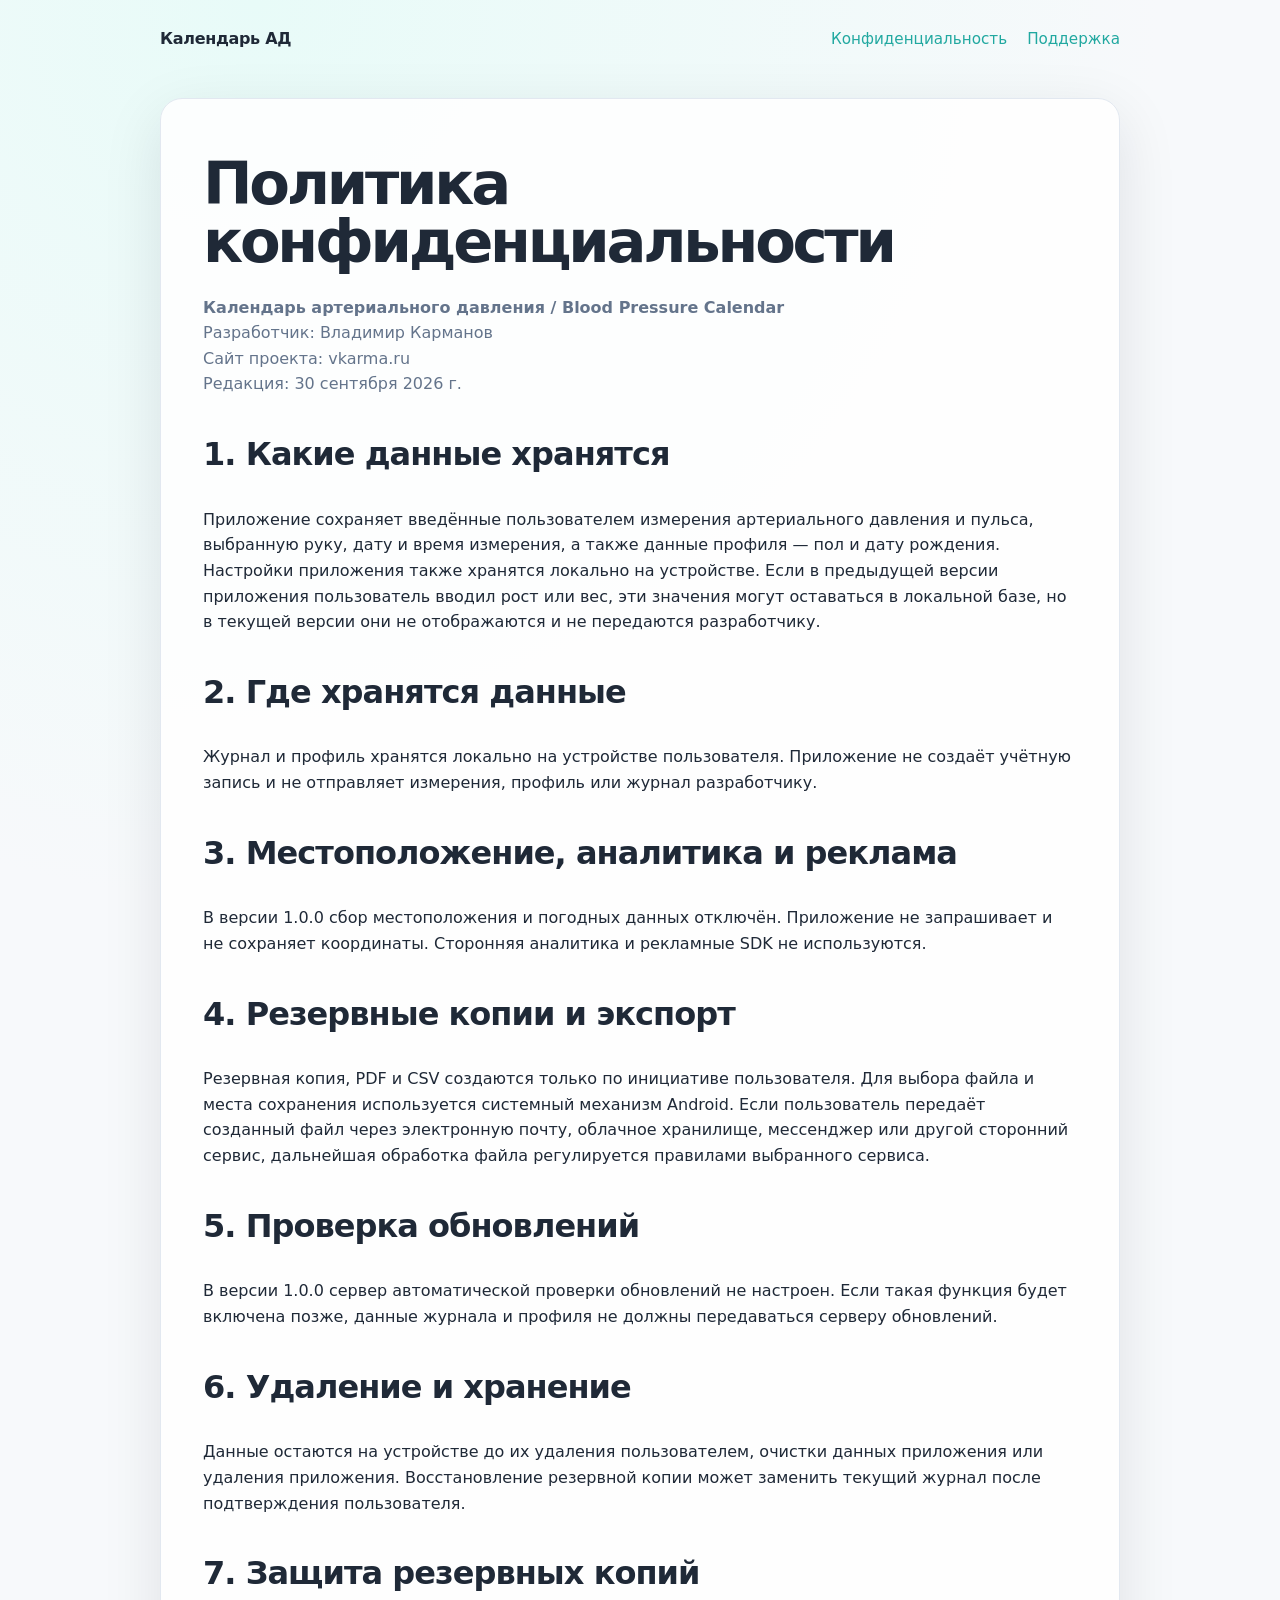
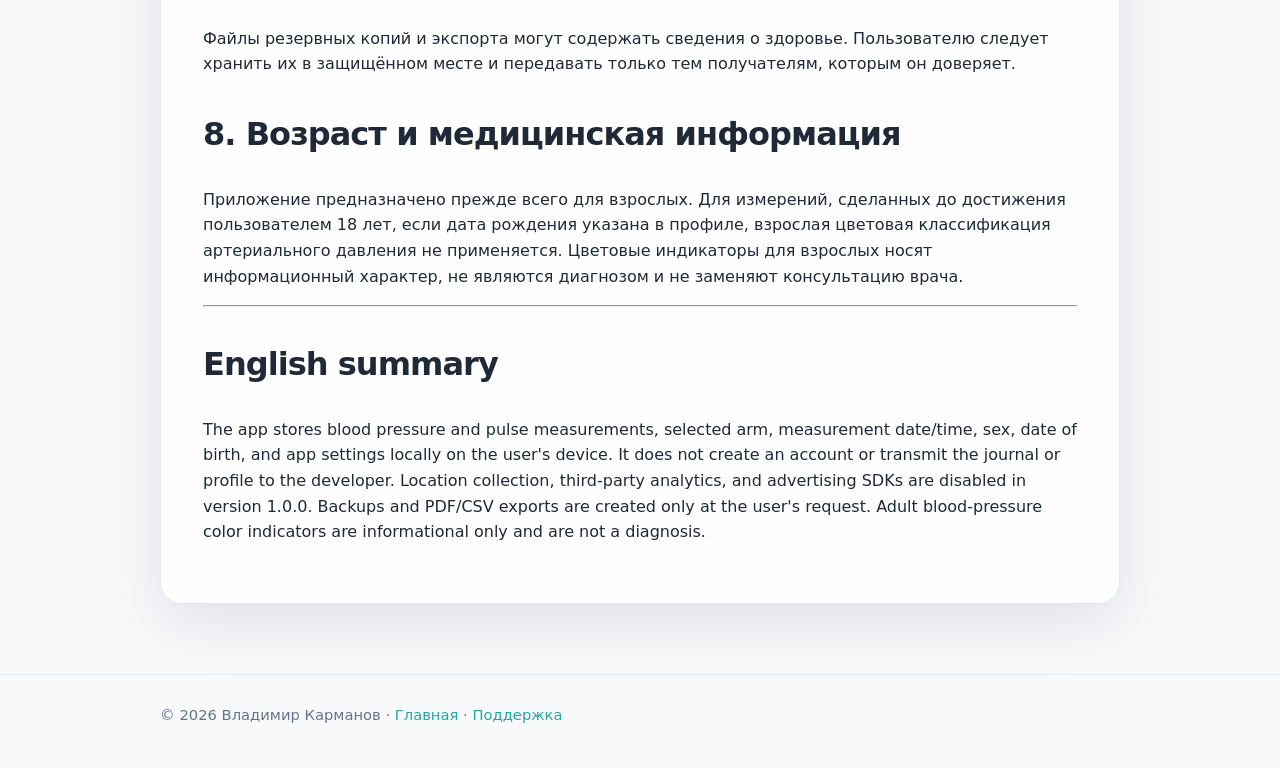
==== privacy.html @ 15466d16 "Add files via upload" ====
<!doctype html>
<html lang="ru">
<head>
<meta charset="utf-8"><meta name="viewport" content="width=device-width,initial-scale=1">
<title>Политика конфиденциальности — Календарь АД</title>
<link rel="icon" href="assets/app-icon.png"><link rel="stylesheet" href="styles.css">
</head>
<body>
<header class="wrap"><nav><a class="brand" href="/">Календарь АД</a><div class="navlinks"><a href="privacy.html">Конфиденциальность</a><a href="support.html">Поддержка</a></div></nav></header>
<main class="wrap section"><article class="content">
<h1 style="font-size:clamp(2rem,6vw,3.7rem)">Политика конфиденциальности</h1>
<p class="meta"><strong>Календарь артериального давления / Blood Pressure Calendar</strong><br>Разработчик: Владимир Карманов<br>Сайт проекта: vkarma.ru<br>Редакция: 30 сентября 2026 г.</p>
<h2>1. Какие данные хранятся</h2>
<p>Приложение сохраняет введённые пользователем измерения артериального давления и пульса, выбранную руку, дату и время измерения, а также данные профиля — пол и дату рождения. Настройки приложения также хранятся локально на устройстве. Если в предыдущей версии приложения пользователь вводил рост или вес, эти значения могут оставаться в локальной базе, но в текущей версии они не отображаются и не передаются разработчику.</p>
<h2>2. Где хранятся данные</h2>
<p>Журнал и профиль хранятся локально на устройстве пользователя. Приложение не создаёт учётную запись и не отправляет измерения, профиль или журнал разработчику.</p>
<h2>3. Местоположение, аналитика и реклама</h2>
<p>В версии 1.0.0 сбор местоположения и погодных данных отключён. Приложение не запрашивает и не сохраняет координаты. Сторонняя аналитика и рекламные SDK не используются.</p>
<h2>4. Резервные копии и экспорт</h2>
<p>Резервная копия, PDF и CSV создаются только по инициативе пользователя. Для выбора файла и места сохранения используется системный механизм Android. Если пользователь передаёт созданный файл через электронную почту, облачное хранилище, мессенджер или другой сторонний сервис, дальнейшая обработка файла регулируется правилами выбранного сервиса.</p>
<h2>5. Проверка обновлений</h2>
<p>В версии 1.0.0 сервер автоматической проверки обновлений не настроен. Если такая функция будет включена позже, данные журнала и профиля не должны передаваться серверу обновлений.</p>
<h2>6. Удаление и хранение</h2>
<p>Данные остаются на устройстве до их удаления пользователем, очистки данных приложения или удаления приложения. Восстановление резервной копии может заменить текущий журнал после подтверждения пользователя.</p>
<h2>7. Защита резервных копий</h2>
<p>Файлы резервных копий и экспорта могут содержать сведения о здоровье. Пользователю следует хранить их в защищённом месте и передавать только тем получателям, которым он доверяет.</p>
<h2>8. Возраст и медицинская информация</h2>
<p>Приложение предназначено прежде всего для взрослых. Для измерений, сделанных до достижения пользователем 18 лет, если дата рождения указана в профиле, взрослая цветовая классификация артериального давления не применяется. Цветовые индикаторы для взрослых носят информационный характер, не являются диагнозом и не заменяют консультацию врача.</p>
<hr>
<h2>English summary</h2>
<p>The app stores blood pressure and pulse measurements, selected arm, measurement date/time, sex, date of birth, and app settings locally on the user's device. It does not create an account or transmit the journal or profile to the developer. Location collection, third-party analytics, and advertising SDKs are disabled in version 1.0.0. Backups and PDF/CSV exports are created only at the user's request. Adult blood-pressure color indicators are informational only and are not a diagnosis.</p>
</article></main>
<footer><div class="wrap">© 2026 Владимир Карманов · <a href="/">Главная</a> · <a href="support.html">Поддержка</a></div></footer>
</body></html>
---- styles.css ----
:root {
  color-scheme: light dark;
  --bg: #f7f9fb;
  --card: rgba(255,255,255,.88);
  --text: #1f2937;
  --muted: #64748b;
  --line: #e2e8f0;
  --accent: #21a8a0;
  --accent2: #f05a5a;
  --shadow: 0 18px 60px rgba(15,23,42,.10);
}
* { box-sizing: border-box; }
html { scroll-behavior: smooth; }
body {
  margin: 0;
  font-family: Inter, ui-sans-serif, system-ui, -apple-system, BlinkMacSystemFont, "Segoe UI", sans-serif;
  background: radial-gradient(circle at 20% 0%, #e8fbf8 0, transparent 35%), var(--bg);
  color: var(--text);
  line-height: 1.6;
}
a { color: var(--accent); text-decoration: none; }
a:hover { text-decoration: underline; }
.wrap { width: min(960px, calc(100% - 32px)); margin: 0 auto; }
header { padding: 26px 0; }
nav { display:flex; align-items:center; justify-content:space-between; gap:20px; }
.brand { font-weight: 800; color: var(--text); letter-spacing:-.02em; }
.navlinks { display:flex; gap:20px; flex-wrap:wrap; font-size:.95rem; }
.hero { display:grid; grid-template-columns: 1.25fr .75fr; align-items:center; gap:48px; padding: 58px 0 72px; }
.eyebrow { color:var(--accent); font-weight:800; text-transform:uppercase; letter-spacing:.09em; font-size:.78rem; }
h1 { font-size: clamp(2.5rem, 7vw, 5rem); line-height:.98; letter-spacing:-.055em; margin:14px 0 24px; }
.lead { font-size:1.18rem; color:var(--muted); max-width:650px; }
.icon-card { display:flex; justify-content:center; }
.icon-card img { width:min(330px, 80vw); filter:drop-shadow(0 28px 35px rgba(15,23,42,.18)); }
.actions { display:flex; gap:12px; flex-wrap:wrap; margin-top:30px; }
.button { padding:12px 18px; border-radius:14px; font-weight:750; display:inline-block; border:1px solid var(--line); }
.button.primary { background:var(--text); color:white; border-color:var(--text); }
.grid { display:grid; grid-template-columns:repeat(3,1fr); gap:18px; padding-bottom:70px; }
.card { background:var(--card); border:1px solid rgba(226,232,240,.9); border-radius:22px; padding:24px; box-shadow:var(--shadow); backdrop-filter:blur(8px); }
.card h2, .card h3 { margin-top:0; line-height:1.2; }
.card p { color:var(--muted); margin-bottom:0; }
.section { padding: 20px 0 70px; }
.section h2 { font-size:2rem; letter-spacing:-.03em; }
.content { background:var(--card); border:1px solid var(--line); border-radius:22px; padding:clamp(22px,4vw,42px); box-shadow:var(--shadow); }
.content h2 { margin-top:2rem; }
.content h2:first-child { margin-top:0; }
.meta { color:var(--muted); }
.notice { border-left:4px solid var(--accent2); padding:14px 16px; background:rgba(240,90,90,.07); border-radius:12px; }
footer { border-top:1px solid var(--line); padding:28px 0 42px; color:var(--muted); font-size:.92rem; }
@media (max-width:760px) {
  .hero { grid-template-columns:1fr; gap:22px; padding-top:30px; }
  .icon-card { order:-1; }
  .icon-card img { width:190px; }
  .grid { grid-template-columns:1fr; }
  nav { align-items:flex-start; }
}
@media (prefers-color-scheme: dark) {
  :root { --bg:#0b1220; --card:rgba(17,24,39,.88); --text:#f1f5f9; --muted:#a7b2c2; --line:#243244; --shadow:0 20px 70px rgba(0,0,0,.28); }
  body { background: radial-gradient(circle at 20% 0%, #0c3836 0, transparent 34%), var(--bg); }
  .button.primary { color:#0b1220; background:#f8fafc; border-color:#f8fafc; }
}
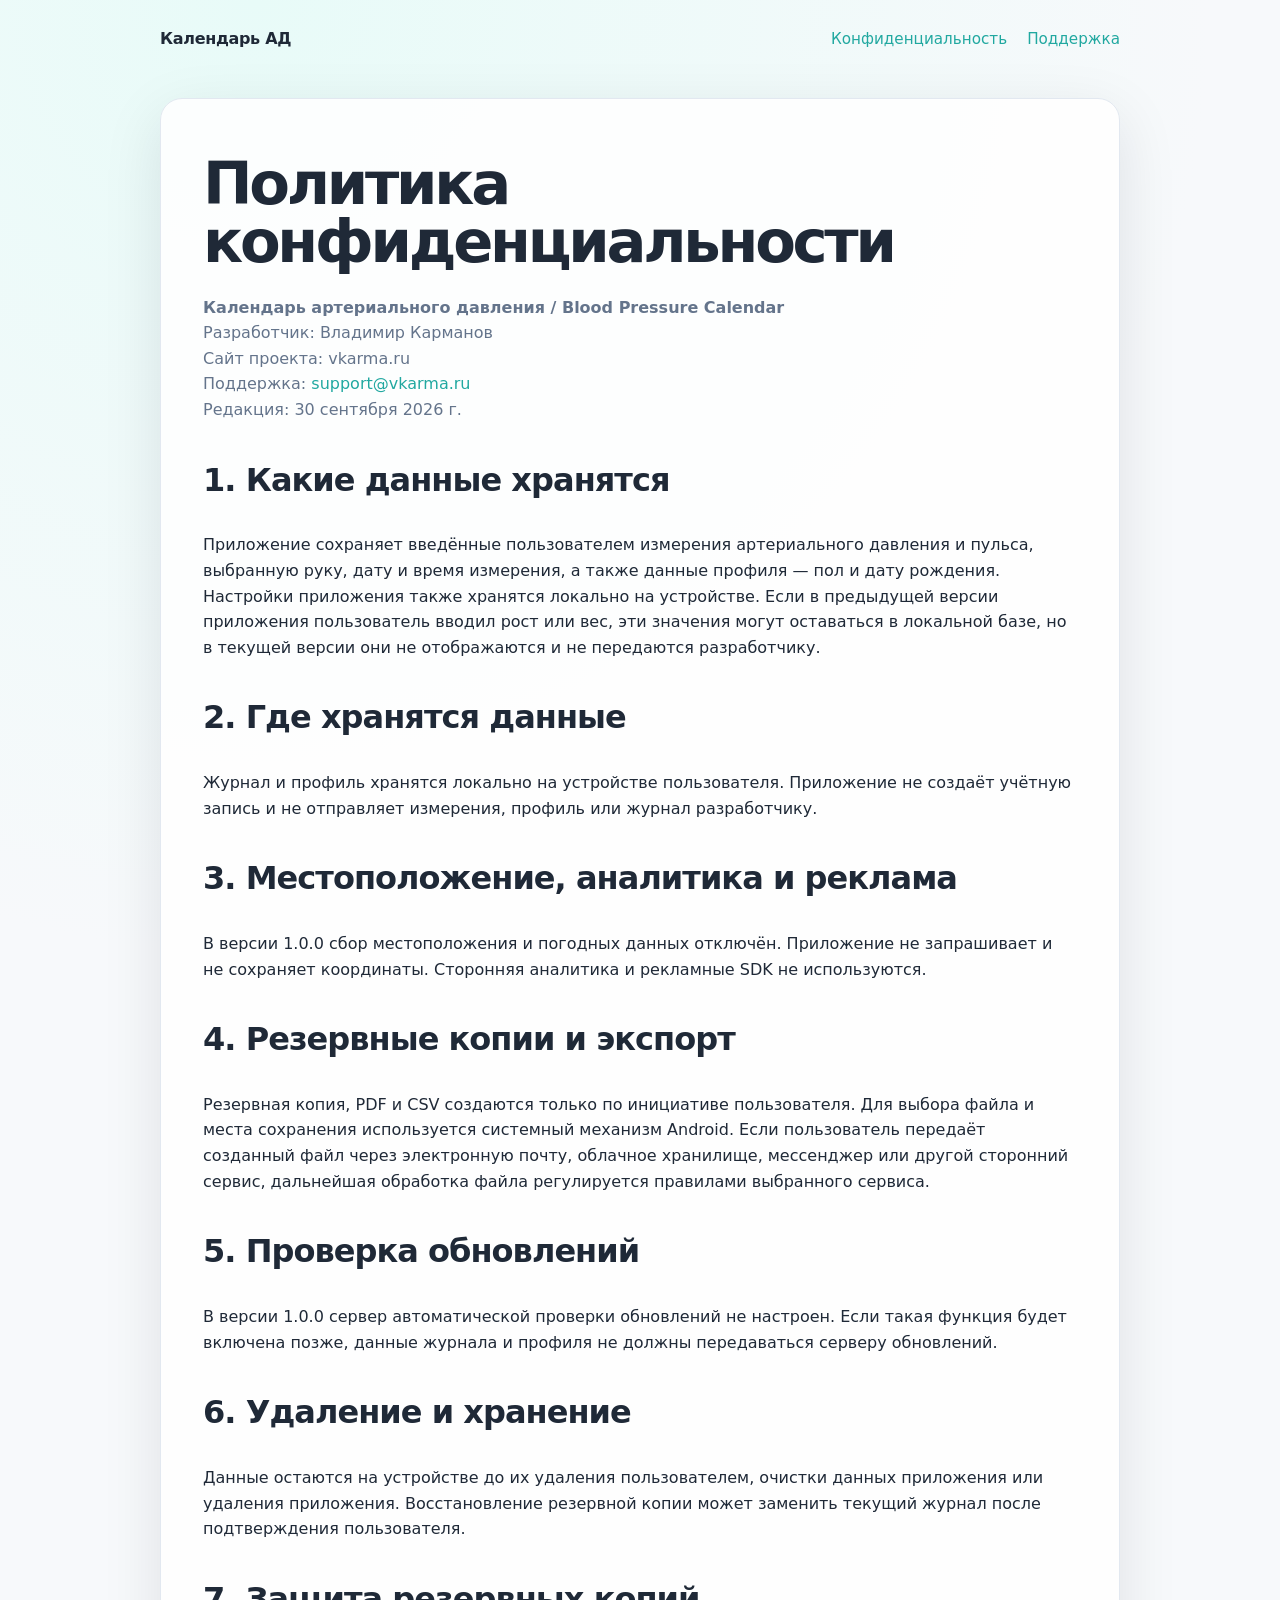
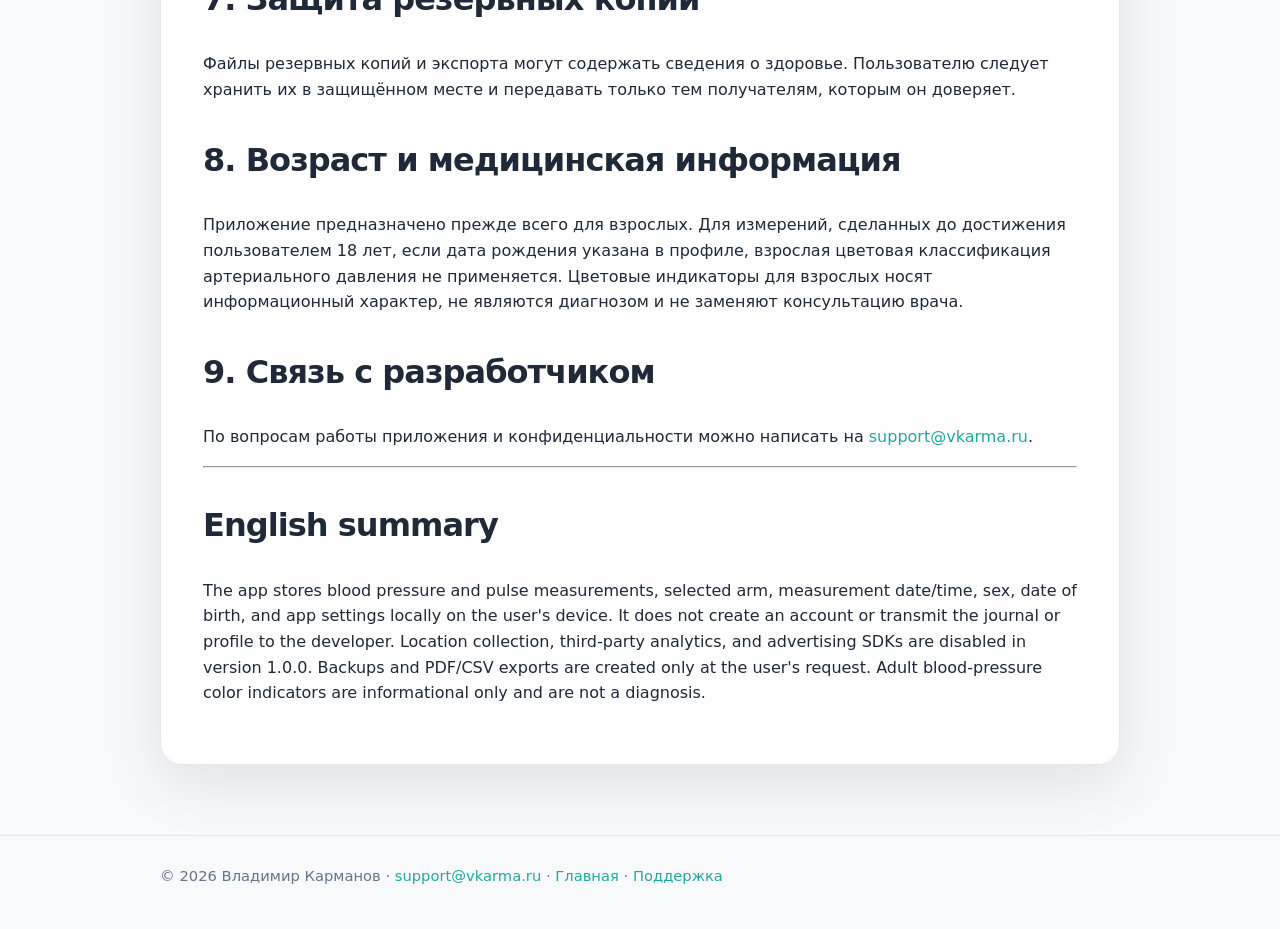
==== commit fa4de1ef: "Add files via upload" ====
--- a/privacy.html
+++ b/privacy.html
@@ -9,7 +9,7 @@
 <header class="wrap"><nav><a class="brand" href="/">Календарь АД</a><div class="navlinks"><a href="privacy.html">Конфиденциальность</a><a href="support.html">Поддержка</a></div></nav></header>
 <main class="wrap section"><article class="content">
 <h1 style="font-size:clamp(2rem,6vw,3.7rem)">Политика конфиденциальности</h1>
-<p class="meta"><strong>Календарь артериального давления / Blood Pressure Calendar</strong><br>Разработчик: Владимир Карманов<br>Сайт проекта: vkarma.ru<br>Редакция: 30 сентября 2026 г.</p>
+<p class="meta"><strong>Календарь артериального давления / Blood Pressure Calendar</strong><br>Разработчик: Владимир Карманов<br>Сайт проекта: vkarma.ru<br>Поддержка: <a href="mailto:support@vkarma.ru">support@vkarma.ru</a><br>Редакция: 30 сентября 2026 г.</p>
 <h2>1. Какие данные хранятся</h2>
 <p>Приложение сохраняет введённые пользователем измерения артериального давления и пульса, выбранную руку, дату и время измерения, а также данные профиля — пол и дату рождения. Настройки приложения также хранятся локально на устройстве. Если в предыдущей версии приложения пользователь вводил рост или вес, эти значения могут оставаться в локальной базе, но в текущей версии они не отображаются и не передаются разработчику.</p>
 <h2>2. Где хранятся данные</h2>
@@ -26,9 +26,11 @@
 <p>Файлы резервных копий и экспорта могут содержать сведения о здоровье. Пользователю следует хранить их в защищённом месте и передавать только тем получателям, которым он доверяет.</p>
 <h2>8. Возраст и медицинская информация</h2>
 <p>Приложение предназначено прежде всего для взрослых. Для измерений, сделанных до достижения пользователем 18 лет, если дата рождения указана в профиле, взрослая цветовая классификация артериального давления не применяется. Цветовые индикаторы для взрослых носят информационный характер, не являются диагнозом и не заменяют консультацию врача.</p>
+<h2>9. Связь с разработчиком</h2>
+<p>По вопросам работы приложения и конфиденциальности можно написать на <a href="mailto:support@vkarma.ru">support@vkarma.ru</a>.</p>
 <hr>
 <h2>English summary</h2>
 <p>The app stores blood pressure and pulse measurements, selected arm, measurement date/time, sex, date of birth, and app settings locally on the user's device. It does not create an account or transmit the journal or profile to the developer. Location collection, third-party analytics, and advertising SDKs are disabled in version 1.0.0. Backups and PDF/CSV exports are created only at the user's request. Adult blood-pressure color indicators are informational only and are not a diagnosis.</p>
 </article></main>
-<footer><div class="wrap">© 2026 Владимир Карманов · <a href="/">Главная</a> · <a href="support.html">Поддержка</a></div></footer>
+<footer><div class="wrap">© 2026 Владимир Карманов · <a href="mailto:support@vkarma.ru">support@vkarma.ru</a> · <a href="/">Главная</a> · <a href="support.html">Поддержка</a></div></footer>
 </body></html>
--- a/styles.css
+++ b/styles.css
@@ -58,3 +58,31 @@
   body { background: radial-gradient(circle at 20% 0%, #0c3836 0, transparent 34%), var(--bg); }
   .button.primary { color:#0b1220; background:#f8fafc; border-color:#f8fafc; }
 }
+
+
+/* Contact and support */
+.contact-strip {
+  display:flex;
+  align-items:center;
+  justify-content:space-between;
+  gap:24px;
+  margin-bottom:36px;
+  padding:26px 30px;
+  background:linear-gradient(135deg, rgba(33,168,160,.12), rgba(33,168,160,.04));
+  border:1px solid rgba(33,168,160,.22);
+  border-radius:22px;
+}
+.contact-strip h2 { margin:.2rem 0 .35rem; font-size:clamp(1.45rem,3vw,2rem); letter-spacing:-.025em; }
+.contact-strip p { margin:0; color:var(--muted); }
+.email-link, .support-email a { font-weight:800; }
+.page-title { font-size:clamp(2.3rem,6vw,4rem); margin-bottom:18px; }
+.support-content .lead { margin-bottom:34px; }
+.support-grid { display:grid; grid-template-columns:1fr 1fr; gap:18px; margin:28px 0; }
+.support-card { border:1px solid var(--line); border-radius:18px; padding:22px; background:rgba(127,127,127,.035); }
+.support-card h2 { margin-top:0; font-size:1.25rem; }
+.support-email { font-size:1.2rem; margin:.3rem 0 .5rem; }
+.support-secondary { margin-top:24px; padding-top:24px; border-top:1px solid var(--line); }
+@media (max-width:760px) {
+  .contact-strip { align-items:flex-start; flex-direction:column; }
+  .support-grid { grid-template-columns:1fr; }
+}
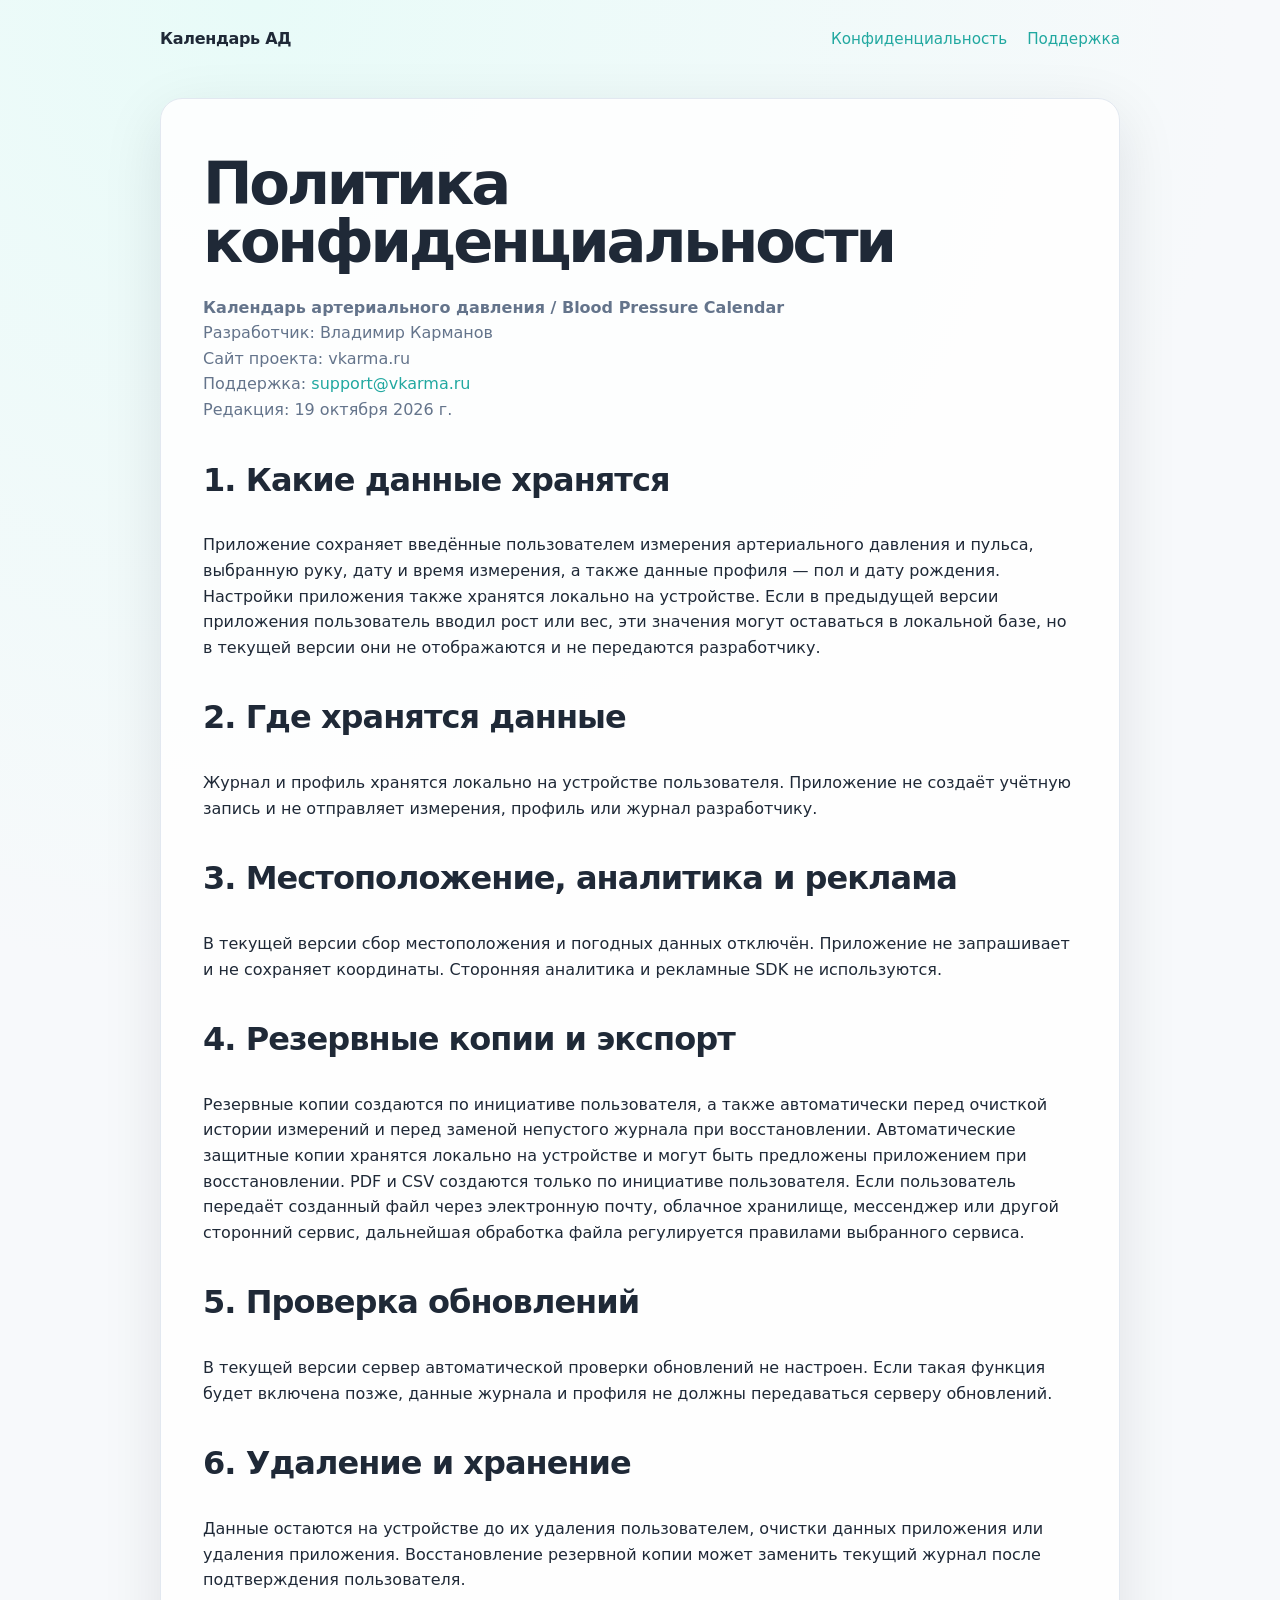
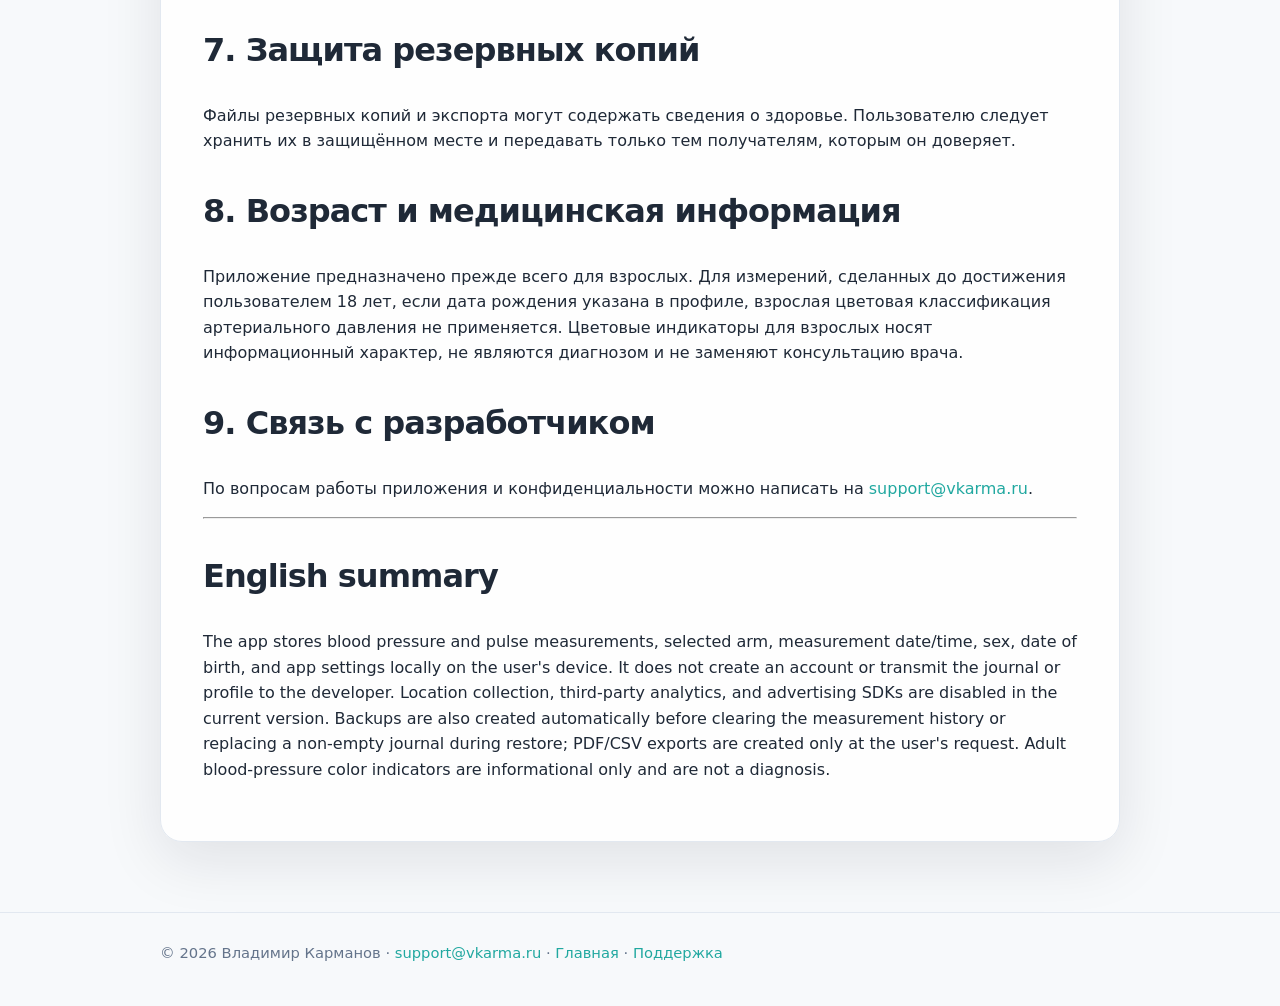
==== commit 6f37a4fa: "Add files via upload Изменения политики сохранения резервной копии..." ====
--- a/privacy.html
+++ b/privacy.html
@@ -9,17 +9,17 @@
 <header class="wrap"><nav><a class="brand" href="/">Календарь АД</a><div class="navlinks"><a href="privacy.html">Конфиденциальность</a><a href="support.html">Поддержка</a></div></nav></header>
 <main class="wrap section"><article class="content">
 <h1 style="font-size:clamp(2rem,6vw,3.7rem)">Политика конфиденциальности</h1>
-<p class="meta"><strong>Календарь артериального давления / Blood Pressure Calendar</strong><br>Разработчик: Владимир Карманов<br>Сайт проекта: vkarma.ru<br>Поддержка: <a href="mailto:support@vkarma.ru">support@vkarma.ru</a><br>Редакция: 30 сентября 2026 г.</p>
+<p class="meta"><strong>Календарь артериального давления / Blood Pressure Calendar</strong><br>Разработчик: Владимир Карманов<br>Сайт проекта: vkarma.ru<br>Поддержка: <a href="mailto:support@vkarma.ru">support@vkarma.ru</a><br>Редакция: 19 октября 2026 г.</p>
 <h2>1. Какие данные хранятся</h2>
 <p>Приложение сохраняет введённые пользователем измерения артериального давления и пульса, выбранную руку, дату и время измерения, а также данные профиля — пол и дату рождения. Настройки приложения также хранятся локально на устройстве. Если в предыдущей версии приложения пользователь вводил рост или вес, эти значения могут оставаться в локальной базе, но в текущей версии они не отображаются и не передаются разработчику.</p>
 <h2>2. Где хранятся данные</h2>
 <p>Журнал и профиль хранятся локально на устройстве пользователя. Приложение не создаёт учётную запись и не отправляет измерения, профиль или журнал разработчику.</p>
 <h2>3. Местоположение, аналитика и реклама</h2>
-<p>В версии 1.0.0 сбор местоположения и погодных данных отключён. Приложение не запрашивает и не сохраняет координаты. Сторонняя аналитика и рекламные SDK не используются.</p>
+<p>В текущей версии сбор местоположения и погодных данных отключён. Приложение не запрашивает и не сохраняет координаты. Сторонняя аналитика и рекламные SDK не используются.</p>
 <h2>4. Резервные копии и экспорт</h2>
-<p>Резервная копия, PDF и CSV создаются только по инициативе пользователя. Для выбора файла и места сохранения используется системный механизм Android. Если пользователь передаёт созданный файл через электронную почту, облачное хранилище, мессенджер или другой сторонний сервис, дальнейшая обработка файла регулируется правилами выбранного сервиса.</p>
+<p>Резервные копии создаются по инициативе пользователя, а также автоматически перед очисткой истории измерений и перед заменой непустого журнала при восстановлении. Автоматические защитные копии хранятся локально на устройстве и могут быть предложены приложением при восстановлении. PDF и CSV создаются только по инициативе пользователя. Если пользователь передаёт созданный файл через электронную почту, облачное хранилище, мессенджер или другой сторонний сервис, дальнейшая обработка файла регулируется правилами выбранного сервиса.</p>
 <h2>5. Проверка обновлений</h2>
-<p>В версии 1.0.0 сервер автоматической проверки обновлений не настроен. Если такая функция будет включена позже, данные журнала и профиля не должны передаваться серверу обновлений.</p>
+<p>В текущей версии сервер автоматической проверки обновлений не настроен. Если такая функция будет включена позже, данные журнала и профиля не должны передаваться серверу обновлений.</p>
 <h2>6. Удаление и хранение</h2>
 <p>Данные остаются на устройстве до их удаления пользователем, очистки данных приложения или удаления приложения. Восстановление резервной копии может заменить текущий журнал после подтверждения пользователя.</p>
 <h2>7. Защита резервных копий</h2>
@@ -30,7 +30,7 @@
 <p>По вопросам работы приложения и конфиденциальности можно написать на <a href="mailto:support@vkarma.ru">support@vkarma.ru</a>.</p>
 <hr>
 <h2>English summary</h2>
-<p>The app stores blood pressure and pulse measurements, selected arm, measurement date/time, sex, date of birth, and app settings locally on the user's device. It does not create an account or transmit the journal or profile to the developer. Location collection, third-party analytics, and advertising SDKs are disabled in version 1.0.0. Backups and PDF/CSV exports are created only at the user's request. Adult blood-pressure color indicators are informational only and are not a diagnosis.</p>
+<p>The app stores blood pressure and pulse measurements, selected arm, measurement date/time, sex, date of birth, and app settings locally on the user's device. It does not create an account or transmit the journal or profile to the developer. Location collection, third-party analytics, and advertising SDKs are disabled in the current version. Backups are also created automatically before clearing the measurement history or replacing a non-empty journal during restore; PDF/CSV exports are created only at the user's request. Adult blood-pressure color indicators are informational only and are not a diagnosis.</p>
 </article></main>
 <footer><div class="wrap">© 2026 Владимир Карманов · <a href="mailto:support@vkarma.ru">support@vkarma.ru</a> · <a href="/">Главная</a> · <a href="support.html">Поддержка</a></div></footer>
 </body></html>
